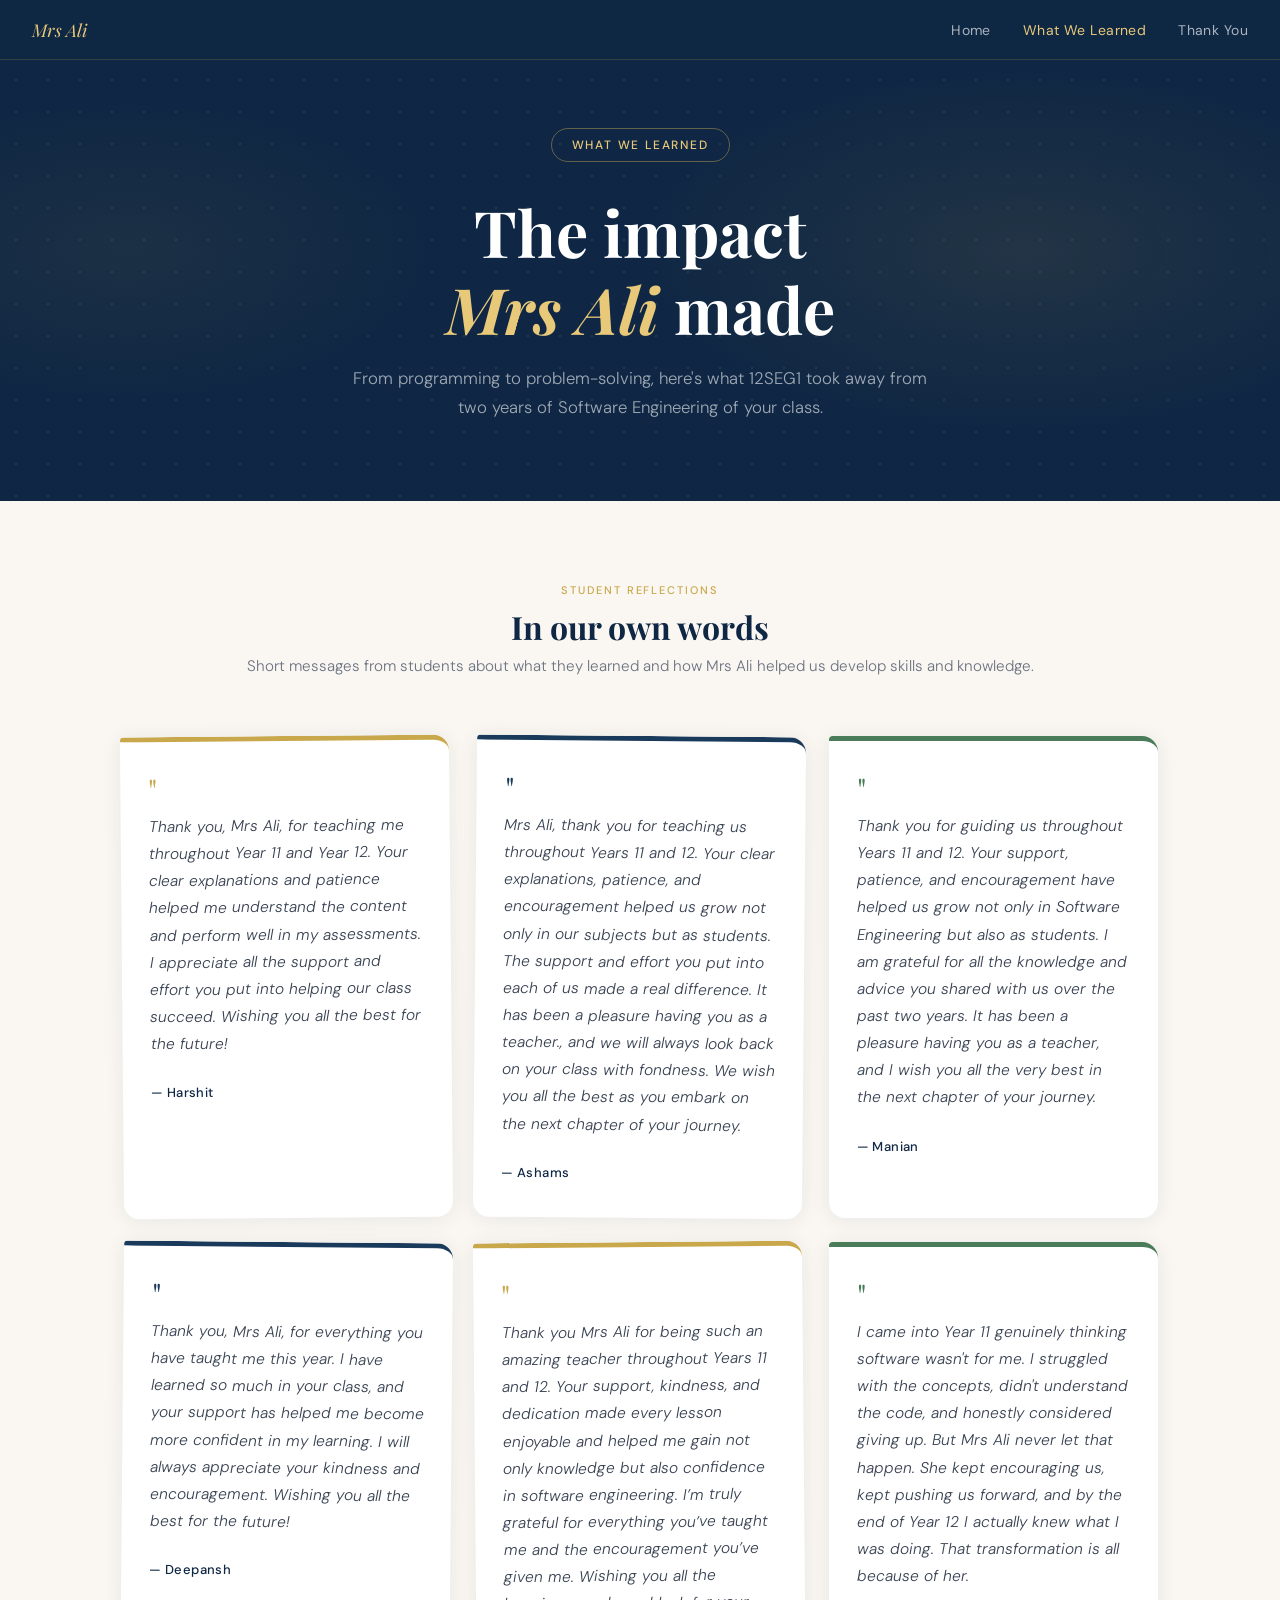
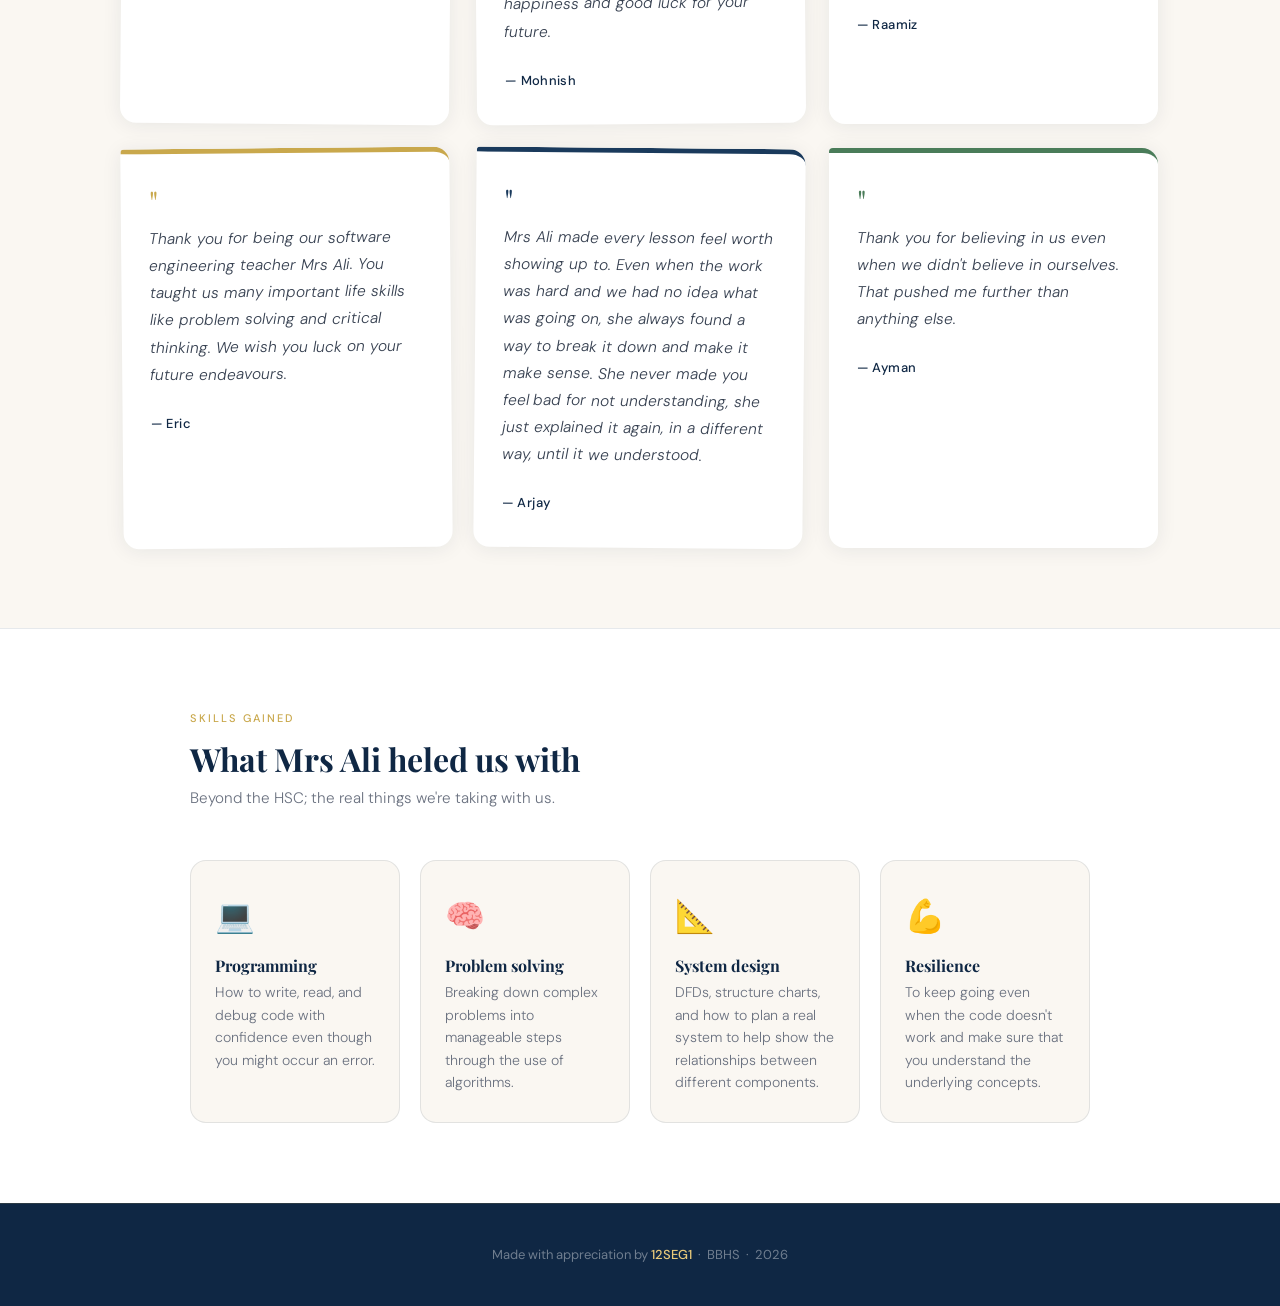
==== learned.html @ d3b063d5 "fist commit" ====
<!DOCTYPE html>
<html lang="en">
<head>
  <meta charset="UTF-8">
  <meta name="viewport" content="width=device-width, initial-scale=1.0">
  <title>What We Learned — Mrs Ali · 12SEG1</title>
  <link rel="stylesheet" href="CSS/style.css">
  <style>
    .learned-hero {
      background: var(--navy);
      padding: 8rem 2rem 5rem;
      text-align: center;
      position: relative;
      overflow: hidden;
    }

    .learned-hero::before {
      content: '';
      position: absolute;
      inset: 0;
      background:
        radial-gradient(ellipse 50% 60% at 80% 50%, rgba(201,168,76,0.10) 0%, transparent 60%),
        radial-gradient(ellipse 40% 50% at 10% 50%, rgba(201,168,76,0.07) 0%, transparent 60%);
      pointer-events: none;
    }

    .learned-hero .hero-dots {
      position: absolute;
      inset: 0;
      background-image: radial-gradient(rgba(201,168,76,0.12) 1px, transparent 1px);
      background-size: 32px 32px;
      pointer-events: none;
    }

    .learned-hero-content { position: relative; z-index: 1; max-width: 600px; margin: 0 auto; }

    .learned-hero h1 {
      font-family: 'Playfair Display', serif;
      font-size: clamp(2.5rem, 6vw, 4rem);
      color: #fff;
      margin-bottom: 1rem;
      opacity: 0;
      animation: fadeUp 0.8s ease 0.3s forwards;
    }

    .learned-hero h1 em { color: var(--gold-light); }

    .learned-hero p {
      color: rgba(255,255,255,0.6);
      font-size: 1.05rem;
      font-weight: 300;
      opacity: 0;
      animation: fadeUp 0.8s ease 0.5s forwards;
    }

    /* STICKY NOTES GRID */
    .notes-section {
      max-width: 1100px;
      margin: 0 auto;
      padding: 5rem 2rem;
    }

    .notes-section .section-label {
      text-align: center;
      margin-bottom: 0.5rem;
    }

    .notes-section h2 {
      font-size: 2rem;
      color: var(--navy);
      text-align: center;
      margin-bottom: 0.5rem;
    }

    .notes-sub {
      text-align: center;
      color: var(--muted);
      font-size: 0.95rem;
      margin-bottom: 3.5rem;
    }

    .notes-grid {
      display: grid;
      grid-template-columns: repeat(auto-fill, minmax(260px, 1fr));
      gap: 1.5rem;
    }

    .note {
      background: var(--white);
      border-radius: 4px 16px 16px 16px;
      padding: 2rem 1.75rem;
      position: relative;
      border-top: 5px solid var(--gold);
      box-shadow: 0 2px 20px rgba(15,39,68,0.08);
      opacity: 0;
      transform: translateY(24px) rotate(-0.5deg);
      transition: opacity 0.6s ease, transform 0.6s ease, box-shadow 0.25s ease;
    }

    .note:nth-child(even) {
      transform: translateY(24px) rotate(0.5deg);
      border-top-color: var(--navy-mid);
    }

    .note:nth-child(3n) {
      border-top-color: #4a7c59;
    }

    .note.visible {
      opacity: 1;
      transform: translateY(0) rotate(-0.5deg);
    }

    .note:nth-child(even).visible {
      transform: translateY(0) rotate(0.5deg);
    }

    .note:nth-child(3n).visible {
      transform: translateY(0) rotate(0deg);
    }

    .note:hover {
      box-shadow: 0 8px 32px rgba(15,39,68,0.14);
      transform: translateY(-4px) rotate(0deg) !important;
    }

    .note-quote {
      font-size: 2rem;
      color: var(--gold);
      font-family: 'Playfair Display', serif;
      line-height: 1;
      margin-bottom: 0.5rem;
    }

    .note:nth-child(even) .note-quote { color: var(--navy-mid); }
    .note:nth-child(3n) .note-quote { color: #4a7c59; }

    .note p {
      font-size: 0.97rem;
      line-height: 1.75;
      color: #374151;
      font-style: italic;
      margin-bottom: 1.25rem;
    }

    .note-author {
      font-size: 13px;
      font-weight: 500;
      color: var(--navy);
      font-style: normal;
      letter-spacing: 0.03em;
    }

    /* CATEGORIES */
    .categories {
      background: var(--white);
      padding: 5rem 2rem;
      border-top: 1px solid var(--border);
    }

    .categories-inner {
      max-width: 900px;
      margin: 0 auto;
    }

    .categories h2 {
      font-size: 2rem;
      color: var(--navy);
      margin-bottom: 0.5rem;
    }

    .categories-sub {
      color: var(--muted);
      font-size: 0.95rem;
      margin-bottom: 3rem;
    }

    .cat-grid {
      display: grid;
      grid-template-columns: repeat(auto-fit, minmax(200px, 1fr));
      gap: 1.25rem;
    }

    .cat-card {
      background: var(--cream);
      border-radius: 16px;
      padding: 1.75rem 1.5rem;
      border: 1px solid var(--border);
      opacity: 0;
      transform: translateY(20px);
      transition: opacity 0.6s ease, transform 0.6s ease;
    }

    .cat-card.visible { opacity: 1; transform: translateY(0); }

    .cat-icon {
      font-size: 2rem;
      margin-bottom: 0.75rem;
    }

    .cat-card h3 {
      font-size: 1rem;
      color: var(--navy);
      margin-bottom: 0.4rem;
      font-family: 'Playfair Display', serif;
    }

    .cat-card p {
      font-size: 0.88rem;
      color: var(--muted);
      line-height: 1.6;
    }
  </style>
</head>
<body>

  <!-- NAVBAR -->
  <nav>
    <a href="index.html" class="nav-logo">Mrs Ali</a>
    <ul class="nav-links">
      <li><a href="index.html">Home</a></li>
      <li><a href="learned.html" class="active">What We Learned</a></li>
      <li><a href="wall.html">Thank You</a></li>
    </ul>
  </nav>

  <!-- HERO -->
  <section class="learned-hero">
    <div class="hero-dots"></div>
    <div class="learned-hero-content">
      <div class="badge" style="opacity:0;animation:fadeUp 0.8s ease 0.1s forwards;">What We Learned</div>
      <h1>The impact<br><em>Mrs Ali</em> made</h1>
      <p>From programming to problem-solving, here's what 12SEG1 took away from two years of Software Engineering of your class.</p>
    </div>
  </section>

  <!-- STICKY NOTES -->
  <section class="notes-section">
    <div class="section-label">Student reflections</div>
    <h2>In our own words</h2>
    <p class="notes-sub">Short messages from students about what they learned and how Mrs Ali helped us develop skills and knowledge.</p>

    <div class="notes-grid">

      <div class="note">
        <div class="note-quote">"</div>
        <p>Thank you, Mrs Ali, for teaching me throughout Year 11 and Year 12. Your clear explanations and patience helped me understand the content and perform well in my assessments. I appreciate all the support and effort you put into helping our class succeed. Wishing you all the best for the future!</p>
        <span class="note-author">— Harshit</span>
      </div>

      <div class="note">
        <div class="note-quote">"</div>
        <p>Mrs Ali, thank you for teaching us throughout Years 11 and 12. Your clear explanations, patience, and encouragement helped us grow not only in our subjects but as students. The support and effort you put into each of us made a real difference. It has been a pleasure having you as a teacher., and we will always look back on your class with fondness. We wish you all the best as you embark on the next chapter of your journey. </p>
        <span class="note-author">— Ashams</span>
      </div>

      <div class="note">
        <div class="note-quote">"</div>
        <p>Thank you for guiding us throughout Years 11 and 12. Your support, patience, and encouragement have helped us grow not only in Software Engineering but also as students. I am grateful for all the knowledge and advice you shared with us over the past two years. It has been a pleasure having you as a teacher, and I wish you all the very best in the next chapter of your journey.</p>
        <span class="note-author">— Manian</span>
      </div>

      <div class="note">
        <div class="note-quote">"</div>
        <p>Thank you, Mrs Ali, for everything you have taught me this year. I have learned so much in your class, and your support has helped me become more confident in my learning. I will always appreciate your kindness and encouragement. Wishing you all the best for the future!</p>
        <span class="note-author">— Deepansh</span>
      </div>

      <div class="note">
        <div class="note-quote">"</div>
        <p>Thank you Mrs Ali for being such an amazing teacher throughout Years 11 and 12. Your support, kindness, and dedication made every lesson enjoyable and helped me gain not only knowledge but also confidence in software engineering. I’m truly grateful for everything you’ve taught me and the encouragement you’ve given me. Wishing you all the happiness and good luck for your future.</p>
        <span class="note-author">— Mohnish</span>
      </div>

      <div class="note">
        <div class="note-quote">"</div>
        <p>I came into Year 11 genuinely thinking software wasn't for me. I struggled with the concepts, didn't understand the code, and honestly considered giving up. But Mrs Ali never let that happen. She kept encouraging us, kept pushing us forward, and by the end of Year 12 I actually knew what I was doing. That transformation is all because of her.</p>
        <span class="note-author">— Raamiz</span>
      </div>

      <div class="note">
        <div class="note-quote">"</div>
        <p>Thank you for being our software engineering teacher Mrs Ali. You taught us many important life skills like problem solving and critical thinking. We wish you luck on your future endeavours.</p>
        <span class="note-author">— Eric</span>
      </div>

      <div class="note">
        <div class="note-quote">"</div>
        <p>Mrs Ali made every lesson feel worth showing up to. Even when the work was hard and we had no idea what was going on, she always found a way to break it down and make it make sense. She never made you feel bad for not understanding, she just explained it again, in a different way, until it we understood.</p>
        <span class="note-author">— Arjay</span>
      </div>

      <div class="note">
        <div class="note-quote">"</div>
        <p>Thank you for believing in us even when we didn't believe in ourselves. That pushed me further than anything else.</p>
        <span class="note-author">— Ayman</span>
      </div>

    </div>
  </section>

  <!-- CATEGORIES -->
  <section class="categories">
    <div class="categories-inner">
      <div class="section-label">Skills gained</div>
      <h2>What Mrs Ali heled us with</h2>
      <p class="categories-sub">Beyond the HSC; the real things we're taking with us.</p>
      <div class="cat-grid">

        <div class="cat-card" id="cc1">
          <div class="cat-icon">💻</div>
          <h3>Programming</h3>
          <p>How to write, read, and debug code with confidence even though you might occur an error.</p>
        </div>

        <div class="cat-card" id="cc2">
          <div class="cat-icon">🧠</div>
          <h3>Problem solving</h3>
          <p>Breaking down complex problems into manageable steps through the use of algorithms.</p>
        </div>

        <div class="cat-card" id="cc3">
          <div class="cat-icon">📐</div>
          <h3>System design</h3>
          <p>DFDs, structure charts, and how to plan a real system to help show the relationships between different components.</p>
        </div>

        <div class="cat-card" id="cc4">
          <div class="cat-icon">💪</div>
          <h3>Resilience</h3>
          <p>To keep going even when the code doesn't work and make sure that you understand the underlying concepts.</p>
        </div>

      </div>
    </div>
  </section>

  <!-- FOOTER -->
  <footer>
    Made with appreciation by <span>12SEG1</span> &nbsp;·&nbsp; BBHS &nbsp;·&nbsp; 2026
  </footer>

  <script>
    const observer = new IntersectionObserver(els => {
      els.forEach(el => { if (el.isIntersecting) { el.target.classList.add('visible'); observer.unobserve(el.target); } });
    }, { threshold: 0.1 });

    document.querySelectorAll('.note, .cat-card').forEach(el => observer.observe(el));
  </script>

</body>
</html>
---- CSS/style.css ----
/* ================================
   THANK YOU MRS ALI — 12SEG1
   Global Styles
================================ */

@import url('https://fonts.googleapis.com/css2?family=Playfair+Display:ital,wght@0,400;0,700;1,400&family=DM+Sans:wght@300;400;500&display=swap');

*, *::before, *::after {
  box-sizing: border-box;
  margin: 0;
  padding: 0;
}

:root {
  --navy:       #0f2744;
  --navy-mid:   #1a3a5c;
  --navy-light: #2a527a;
  --gold:       #c9a84c;
  --gold-light: #e8c97a;
  --cream:      #faf7f2;
  --white:      #ffffff;
  --text:       #1a1a2e;
  --muted:      #6b7280;
  --border:     rgba(15, 39, 68, 0.10);
  --shadow:     0 4px 60px rgba(15, 39, 68, 0.10), 0 1px 4px rgba(15, 39, 68, 0.06);
}

html {
  scroll-behavior: smooth;
}

body {
  font-family: 'DM Sans', sans-serif;
  background: var(--cream);
  color: var(--text);
  min-height: 100vh;
  overflow-x: hidden;
  font-size: 16px;
  line-height: 1.7;
}

/* ================================
   TYPOGRAPHY
================================ */

h1, h2, h3 {
  font-family: 'Playfair Display', serif;
  line-height: 1.2;
}

p { font-weight: 300; }

em { font-style: italic; }

strong {
  font-weight: 500;
  color: var(--navy-mid);
}

/* ================================
   NAVBAR
================================ */

nav {
  position: fixed;
  top: 0; left: 0; right: 0;
  z-index: 100;
  background: rgba(15, 39, 68, 0.95);
  backdrop-filter: blur(10px);
  padding: 0 2rem;
  display: flex;
  align-items: center;
  justify-content: space-between;
  height: 60px;
  border-bottom: 1px solid rgba(201, 168, 76, 0.2);
}

.nav-logo {
  font-family: 'Playfair Display', serif;
  color: var(--gold-light);
  font-size: 1.1rem;
  font-style: italic;
  text-decoration: none;
}

.nav-links {
  display: flex;
  gap: 2rem;
  list-style: none;
}

.nav-links a {
  color: rgba(255,255,255,0.65);
  text-decoration: none;
  font-size: 14px;
  font-weight: 400;
  letter-spacing: 0.03em;
  transition: color 0.2s ease;
}

.nav-links a:hover,
.nav-links a.active {
  color: var(--gold-light);
}

/* ================================
   HERO
================================ */

.hero {
  background: var(--navy);
  min-height: 100vh;
  display: flex;
  flex-direction: column;
  align-items: center;
  justify-content: center;
  text-align: center;
  padding: 6rem 2rem 4rem;
  position: relative;
  overflow: hidden;
}

.hero::before {
  content: '';
  position: absolute;
  inset: 0;
  background:
    radial-gradient(ellipse 60% 50% at 20% 80%, rgba(201,168,76,0.12) 0%, transparent 60%),
    radial-gradient(ellipse 50% 40% at 80% 20%, rgba(201,168,76,0.08) 0%, transparent 60%);
  pointer-events: none;
}

.hero-dots {
  position: absolute;
  inset: 0;
  background-image: radial-gradient(rgba(201,168,76,0.12) 1px, transparent 1px);
  background-size: 32px 32px;
  pointer-events: none;
}

.hero-content {
  position: relative;
  z-index: 1;
  max-width: 720px;
}

.badge {
  display: inline-block;
  border: 1px solid rgba(201,168,76,0.45);
  color: var(--gold-light);
  font-size: 12px;
  letter-spacing: 0.15em;
  text-transform: uppercase;
  padding: 6px 20px;
  border-radius: 100px;
  margin-bottom: 2rem;
  font-weight: 500;
  opacity: 0;
  animation: fadeUp 0.8s ease 0.2s forwards;
}

.hero h1 {
  font-size: clamp(3rem, 8vw, 5.5rem);
  color: #fff;
  margin-bottom: 1rem;
  opacity: 0;
  animation: fadeUp 0.8s ease 0.4s forwards;
}

.hero h1 em { color: var(--gold-light); }

.hero-sub {
  font-size: 1.15rem;
  color: rgba(255,255,255,0.6);
  font-weight: 300;
  margin-bottom: 1rem;
  opacity: 0;
  animation: fadeUp 0.8s ease 0.6s forwards;
}

.hero-tagline {
  font-size: 0.95rem;
  color: rgba(255,255,255,0.4);
  font-style: italic;
  font-family: 'Playfair Display', serif;
  margin-bottom: 3rem;
  opacity: 0;
  animation: fadeUp 0.8s ease 0.7s forwards;
}

.stars-row {
  display: flex;
  gap: 8px;
  justify-content: center;
  margin-bottom: 3rem;
  opacity: 0;
  animation: fadeUp 0.8s ease 0.8s forwards;
}

.star {
  width: 22px;
  height: 22px;
  fill: var(--gold);
}

.hero-nav-btns {
  display: flex;
  gap: 1rem;
  justify-content: center;
  flex-wrap: wrap;
  opacity: 0;
  animation: fadeUp 0.8s ease 1s forwards;
}

.btn {
  display: inline-block;
  padding: 12px 28px;
  border-radius: 100px;
  font-size: 14px;
  font-weight: 500;
  text-decoration: none;
  letter-spacing: 0.03em;
  transition: all 0.2s ease;
  cursor: pointer;
  border: none;
}

.btn-primary {
  background: var(--gold);
  color: var(--navy);
}

.btn-primary:hover {
  background: var(--gold-light);
  transform: translateY(-2px);
}

.btn-outline {
  background: transparent;
  color: rgba(255,255,255,0.75);
  border: 1px solid rgba(255,255,255,0.25);
}

.btn-outline:hover {
  border-color: var(--gold-light);
  color: var(--gold-light);
  transform: translateY(-2px);
}

.scroll-hint {
  position: absolute;
  bottom: 2.5rem;
  left: 50%;
  transform: translateX(-50%);
  display: flex;
  flex-direction: column;
  align-items: center;
  gap: 8px;
  color: rgba(255,255,255,0.3);
  font-size: 11px;
  letter-spacing: 0.12em;
  text-transform: uppercase;
  opacity: 0;
  animation: fadeUp 0.8s ease 1.2s forwards;
}

.scroll-line {
  width: 1px;
  height: 40px;
  background: linear-gradient(to bottom, rgba(255,255,255,0.3), transparent);
  animation: scrollPulse 2s ease infinite;
}

/* ================================
   PHOTO SECTION
================================ */

.photo-section {
  max-width: 800px;
  margin: 0 auto;
  padding: 5rem 2rem;
  text-align: center;
}

.photo-placeholder {
  width: 100%;
  max-width: 600px;
  height: 360px;
  border-radius: 20px;
  background: var(--navy);
  display: flex;
  flex-direction: column;
  align-items: center;
  justify-content: center;
  gap: 1rem;
  margin: 0 auto 2rem;
  border: 2px dashed rgba(201,168,76,0.3);
  opacity: 0;
  transform: translateY(30px);
  transition: opacity 0.7s ease, transform 0.7s ease;
}

.photo-placeholder.visible {
  opacity: 1;
  transform: translateY(0);
}

.photo-placeholder svg {
  width: 48px;
  height: 48px;
  stroke: rgba(201,168,76,0.5);
  fill: none;
  stroke-width: 1.5;
}

.photo-placeholder p {
  color: rgba(255,255,255,0.4);
  font-size: 14px;
  font-style: italic;
}

.photo-caption {
  font-family: 'Playfair Display', serif;
  font-style: italic;
  color: var(--muted);
  font-size: 1rem;
}

/* ================================
   MESSAGE SECTION
================================ */

.message-section {
  background: var(--white);
  padding: 5rem 2rem;
}

.message-inner {
  max-width: 680px;
  margin: 0 auto;
  opacity: 0;
  transform: translateY(30px);
  transition: opacity 0.7s ease, transform 0.7s ease;
}

.message-inner.visible {
  opacity: 1;
  transform: translateY(0);
}

.section-label {
  font-size: 11px;
  letter-spacing: 0.18em;
  text-transform: uppercase;
  color: var(--gold);
  font-weight: 500;
  margin-bottom: 0.75rem;
}

.message-inner h2 {
  font-size: clamp(1.8rem, 4vw, 2.8rem);
  color: var(--navy);
  margin-bottom: 2rem;
}

.message-inner h2 em { color: var(--navy-light); }

.letter {
  background: var(--cream);
  border-radius: 16px;
  padding: 2.5rem 3rem;
  border-left: 4px solid var(--gold);
}

.letter .salutation {
  font-family: 'Playfair Display', serif;
  font-size: 1.2rem;
  color: var(--navy);
  font-style: italic;
  margin-bottom: 1.25rem;
}

.letter p {
  font-size: 1rem;
  line-height: 1.9;
  color: #374151;
  margin-bottom: 1.1rem;
}

.letter p:last-child { margin-bottom: 0; }

.letter .closing {
  font-family: 'Playfair Display', serif;
  font-style: italic;
  color: var(--navy);
  margin-top: 1.5rem;
  font-size: 1.1rem;
}

/* ================================
   QUICK LINKS SECTION
================================ */

.links-section {
  padding: 5rem 2rem;
  max-width: 900px;
  margin: 0 auto;
}

.links-section h2 {
  font-size: 2rem;
  color: var(--navy);
  margin-bottom: 0.5rem;
  text-align: center;
}

.links-sub {
  text-align: center;
  color: var(--muted);
  font-size: 0.95rem;
  margin-bottom: 3rem;
}

.links-grid {
  display: grid;
  grid-template-columns: repeat(auto-fit, minmax(240px, 1fr));
  gap: 1.25rem;
}

.link-card {
  background: var(--white);
  border-radius: 16px;
  padding: 2rem;
  text-decoration: none;
  border: 1px solid var(--border);
  transition: all 0.25s ease;
  display: flex;
  flex-direction: column;
  gap: 0.75rem;
  opacity: 0;
  transform: translateY(20px);
  transition: opacity 0.6s ease, transform 0.6s ease, box-shadow 0.25s ease, border-color 0.25s ease;
}

.link-card.visible {
  opacity: 1;
  transform: translateY(0);
}

.link-card:hover {
  box-shadow: var(--shadow);
  border-color: rgba(201,168,76,0.4);
}

.link-card-icon {
  width: 44px;
  height: 44px;
  background: var(--navy);
  border-radius: 12px;
  display: flex;
  align-items: center;
  justify-content: center;
}

.link-card-icon svg {
  width: 22px;
  height: 22px;
  stroke: var(--gold-light);
  fill: none;
  stroke-width: 1.5;
}

.link-card h3 {
  font-size: 1.1rem;
  color: var(--navy);
  font-family: 'Playfair Display', serif;
}

.link-card p {
  font-size: 0.9rem;
  color: var(--muted);
  line-height: 1.6;
}

.link-card .arrow {
  margin-top: auto;
  font-size: 13px;
  color: var(--gold);
  font-weight: 500;
  letter-spacing: 0.03em;
}

/* ================================
   FOOTER
================================ */

footer {
  background: var(--navy);
  text-align: center;
  padding: 2.5rem 2rem;
  font-size: 13px;
  color: rgba(255,255,255,0.4);
  border-top: 1px solid rgba(201,168,76,0.15);
}

footer span {
  color: var(--gold-light);
  font-weight: 500;
}

/* ================================
   ANIMATIONS
================================ */

@keyframes fadeUp {
  from { opacity: 0; transform: translateY(24px); }
  to   { opacity: 1; transform: translateY(0); }
}

@keyframes scrollPulse {
  0%, 100% { opacity: 0.3; }
  50%       { opacity: 0.7; }
}

/* ================================
   RESPONSIVE
================================ */

@media (max-width: 640px) {
  .nav-links { display: none; }
  .letter { padding: 1.75rem 1.5rem; }
  .hero-nav-btns { flex-direction: column; align-items: center; }
}
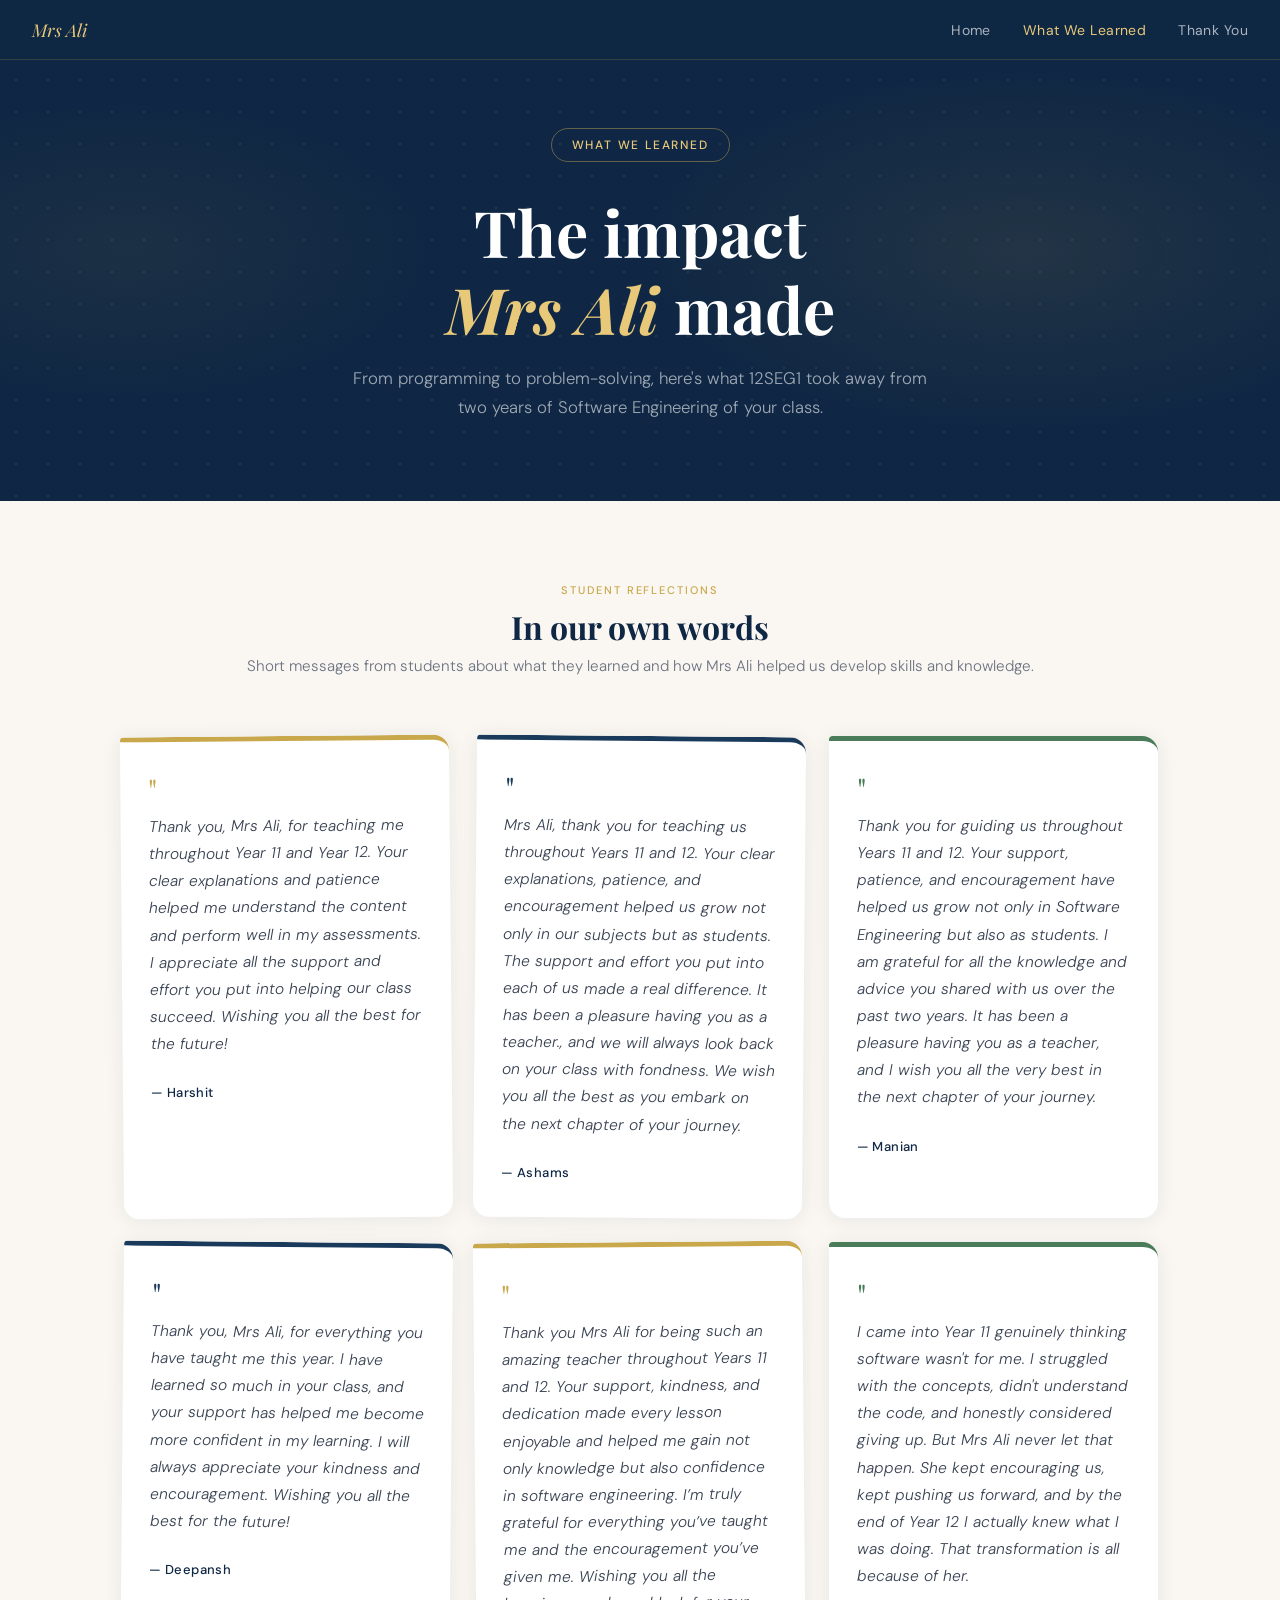
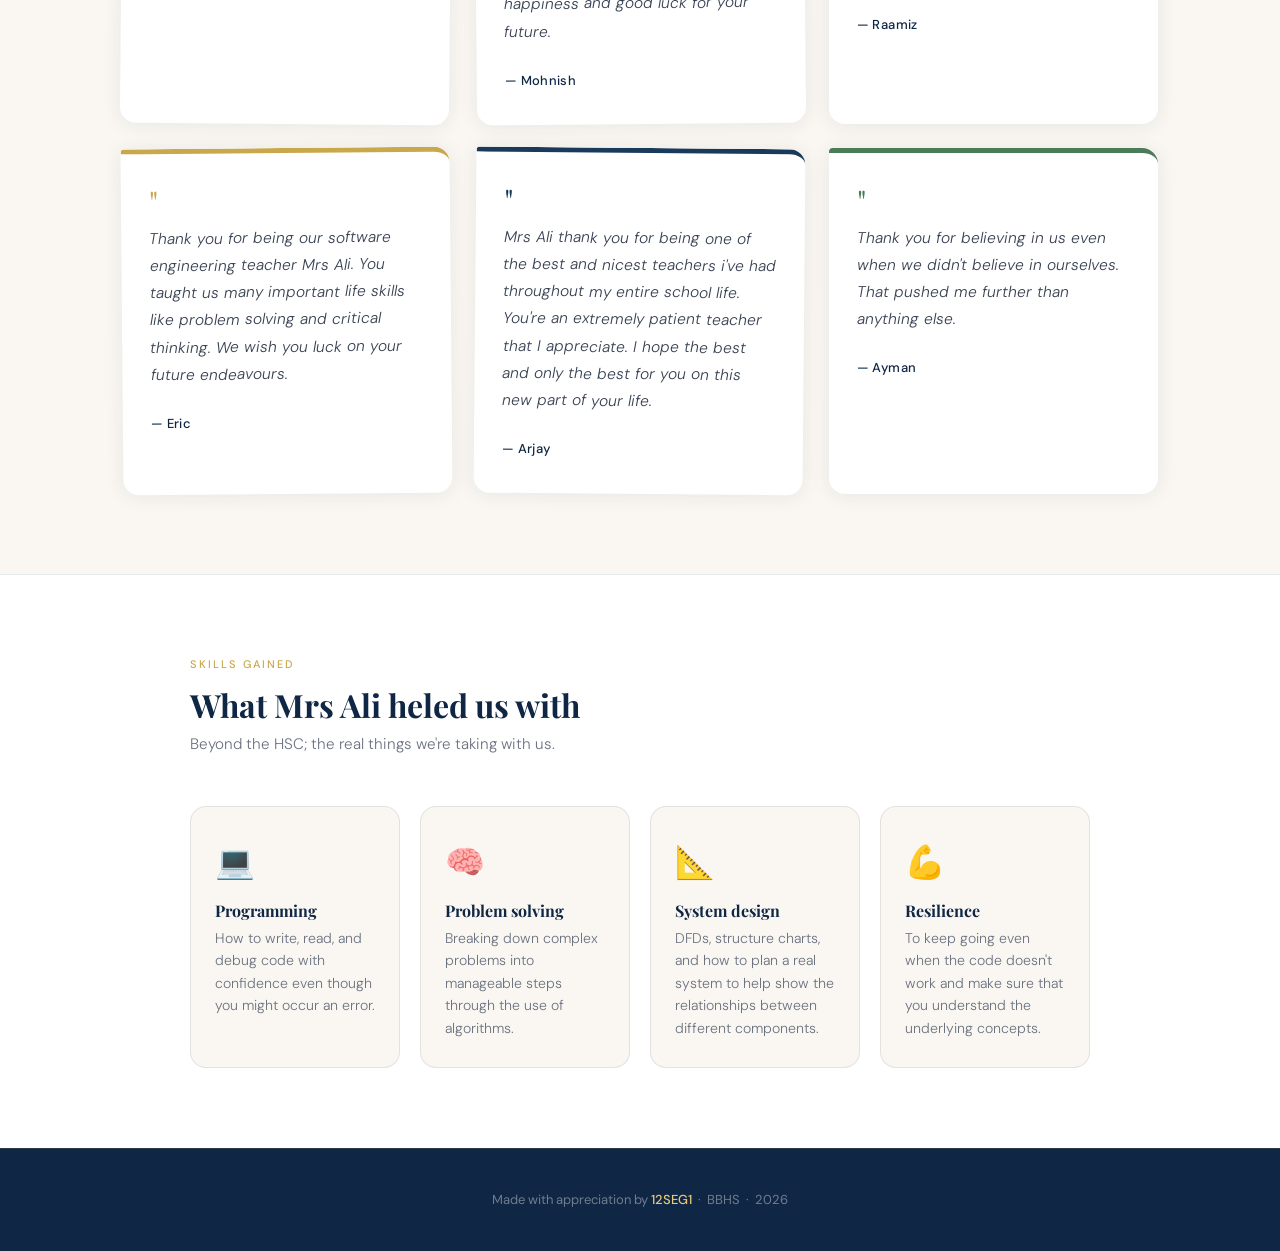
==== commit 4e2641e4: "changes1" ====
--- a/learned.html
+++ b/learned.html
@@ -286,7 +286,7 @@
 
       <div class="note">
         <div class="note-quote">"</div>
-        <p>Mrs Ali made every lesson feel worth showing up to. Even when the work was hard and we had no idea what was going on, she always found a way to break it down and make it make sense. She never made you feel bad for not understanding, she just explained it again, in a different way, until it we understood.</p>
+        <p>Mrs Ali thank you for being one of the best and nicest teachers i've had throughout my entire school life. You're an extremely patient teacher that I appreciate. I hope the best and only the best for you on this new part of your life.</p>
         <span class="note-author">— Arjay</span>
       </div>
 
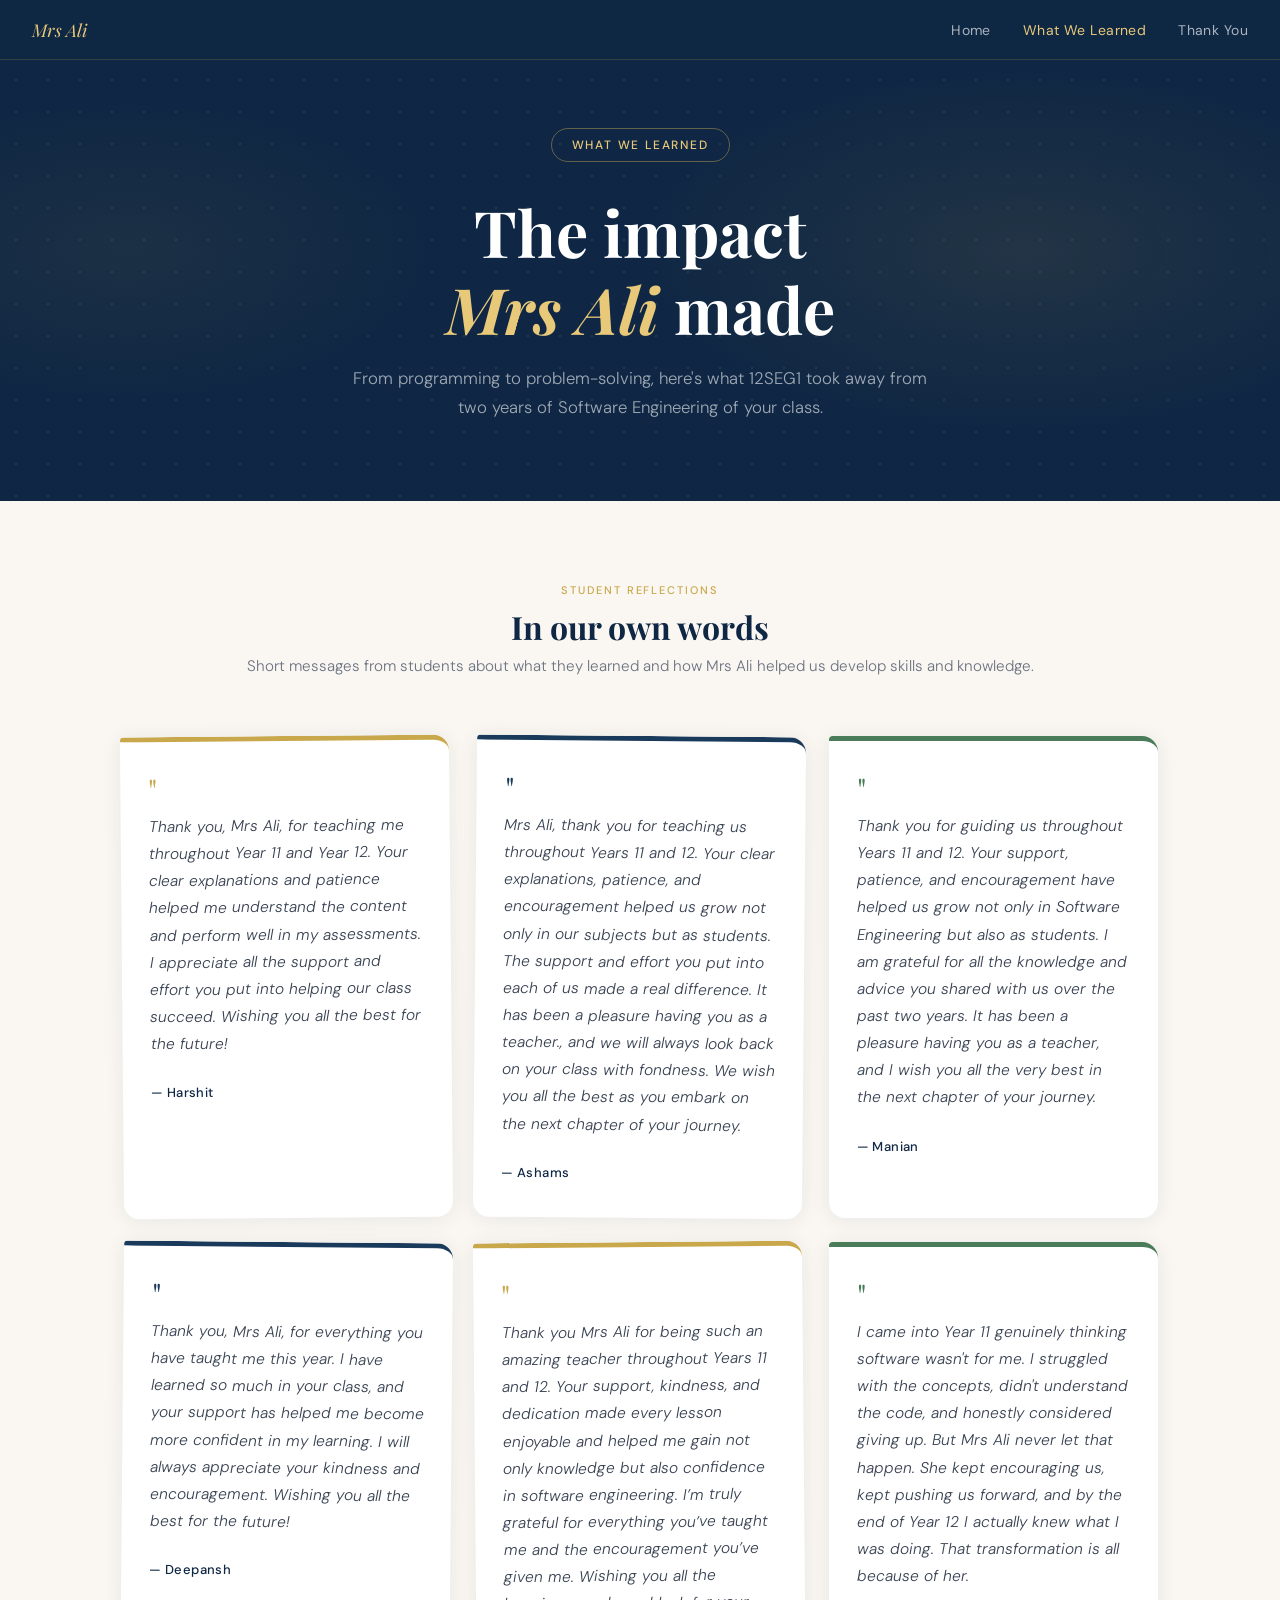
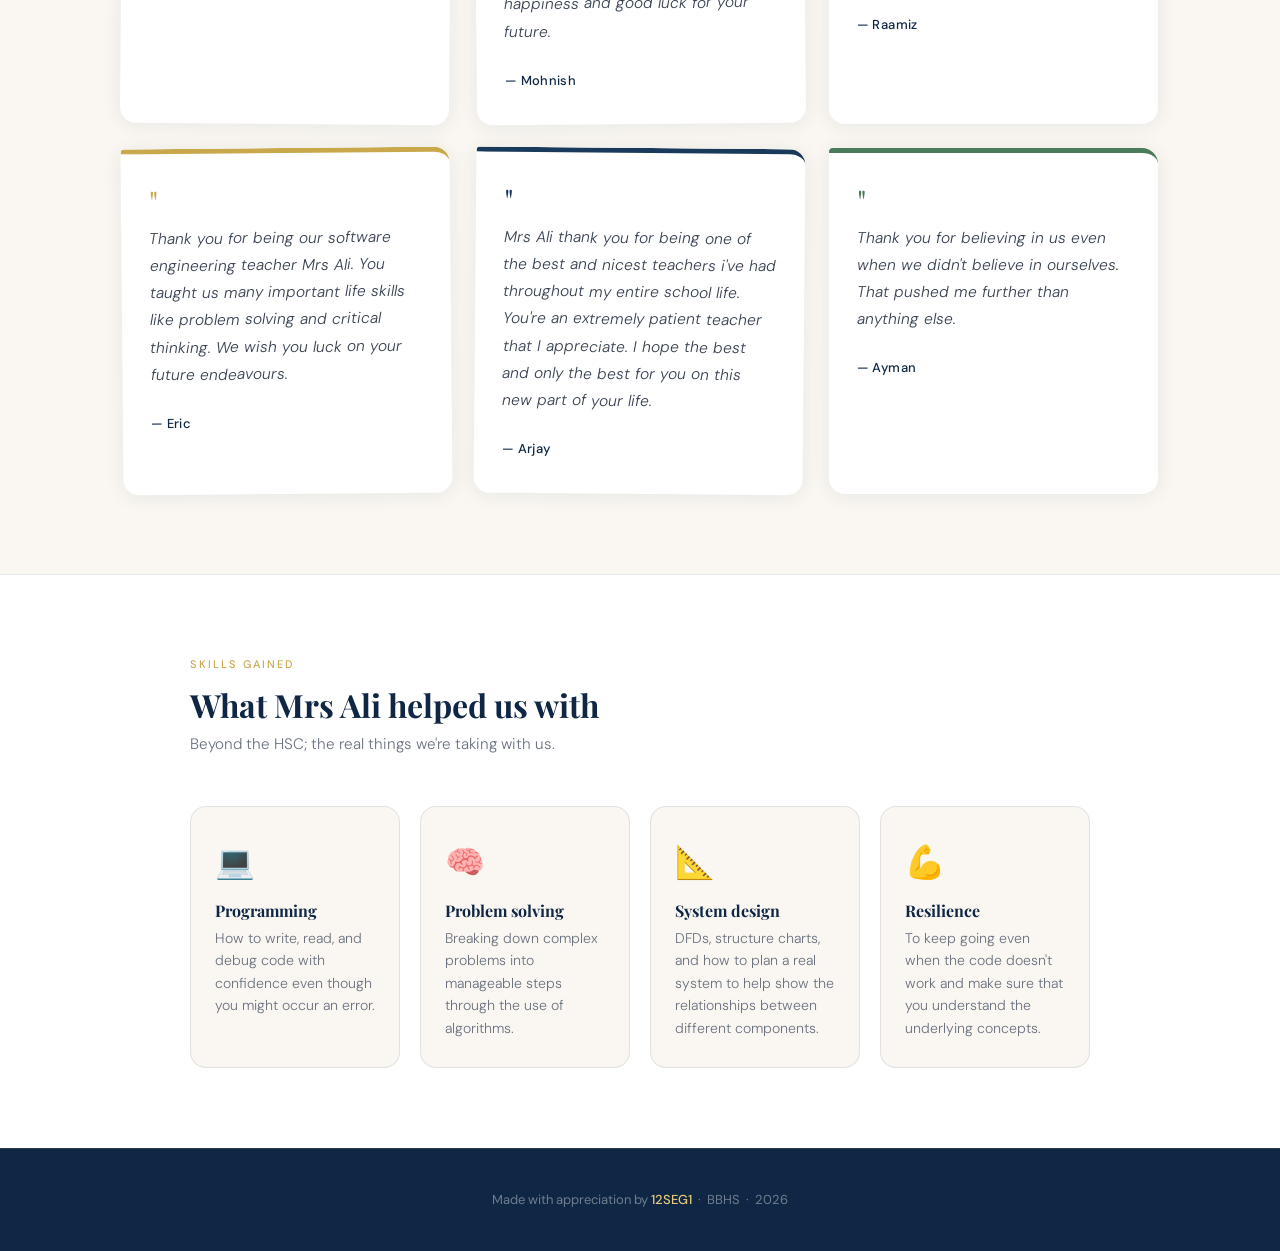
==== commit 33789797: "changes" ====
--- a/learned.html
+++ b/learned.html
@@ -303,7 +303,7 @@
   <section class="categories">
     <div class="categories-inner">
       <div class="section-label">Skills gained</div>
-      <h2>What Mrs Ali heled us with</h2>
+      <h2>What Mrs Ali helped us with</h2>
       <p class="categories-sub">Beyond the HSC; the real things we're taking with us.</p>
       <div class="cat-grid">
 
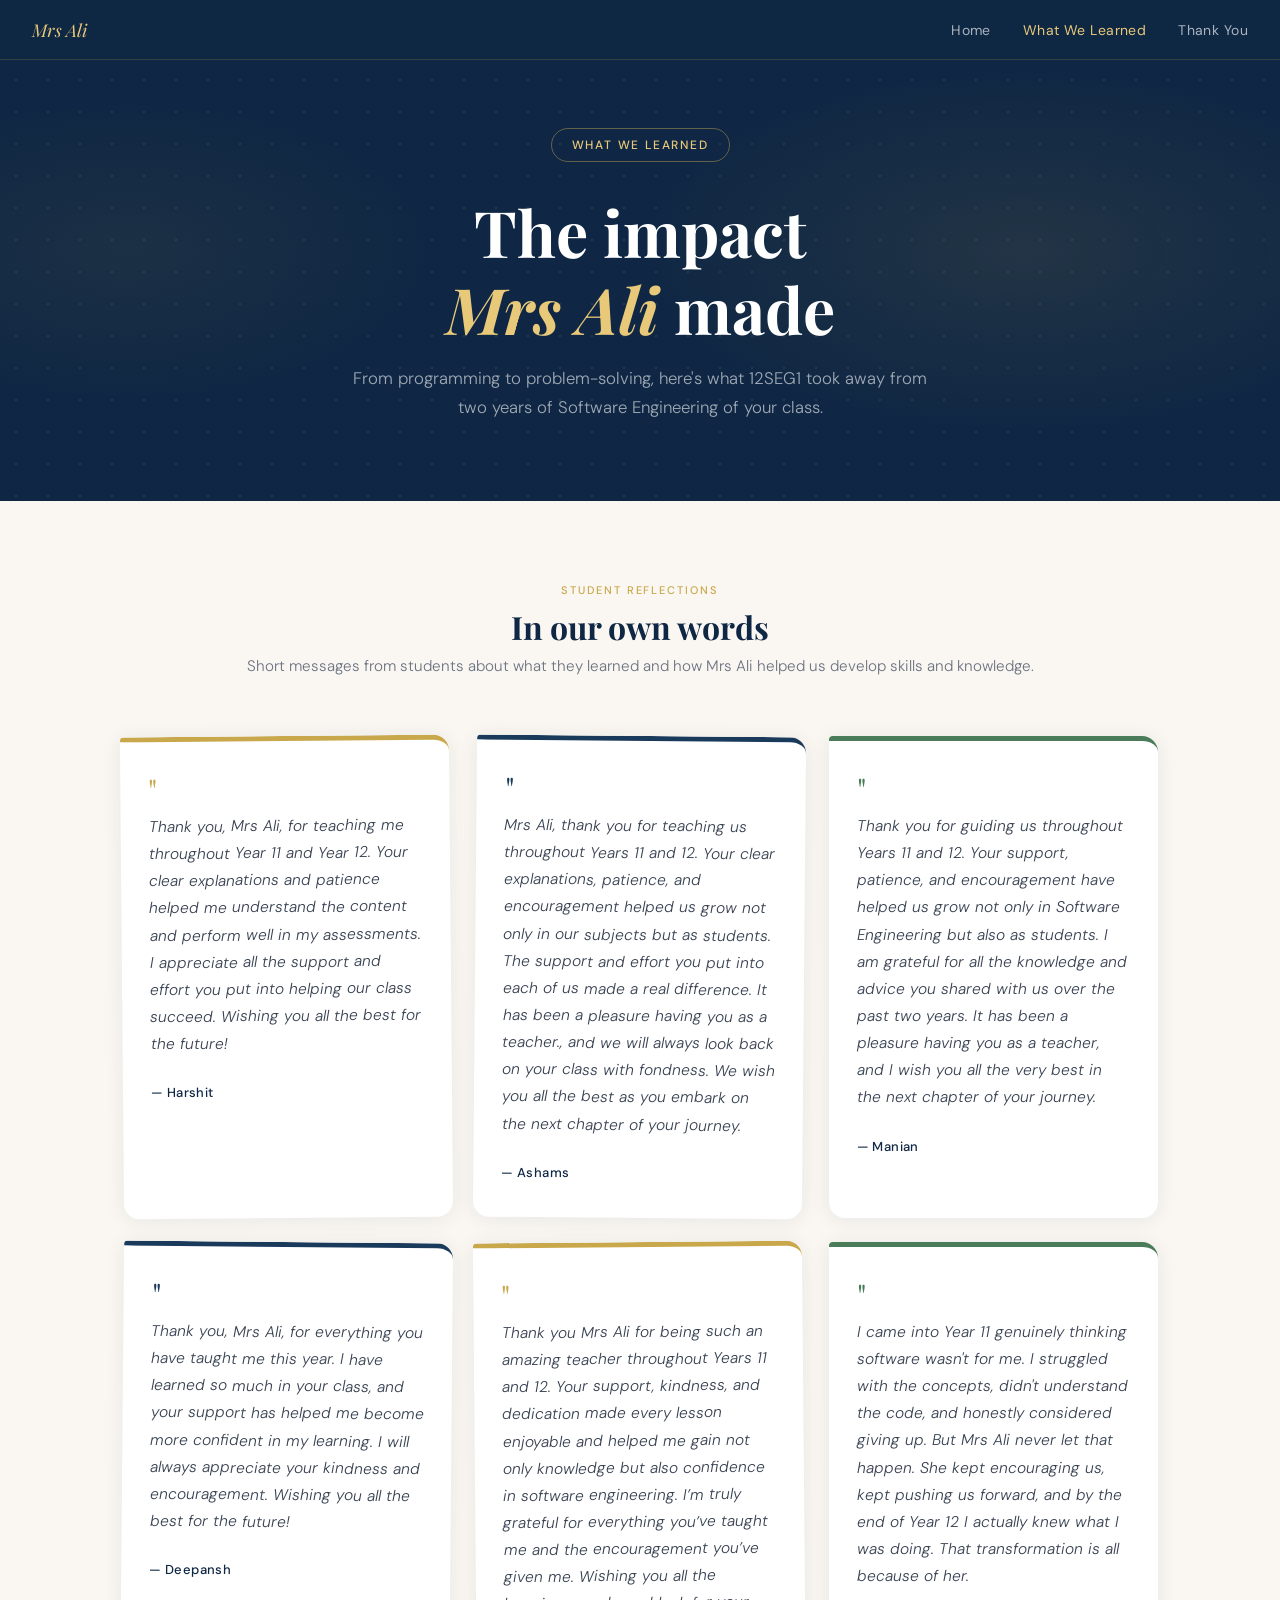
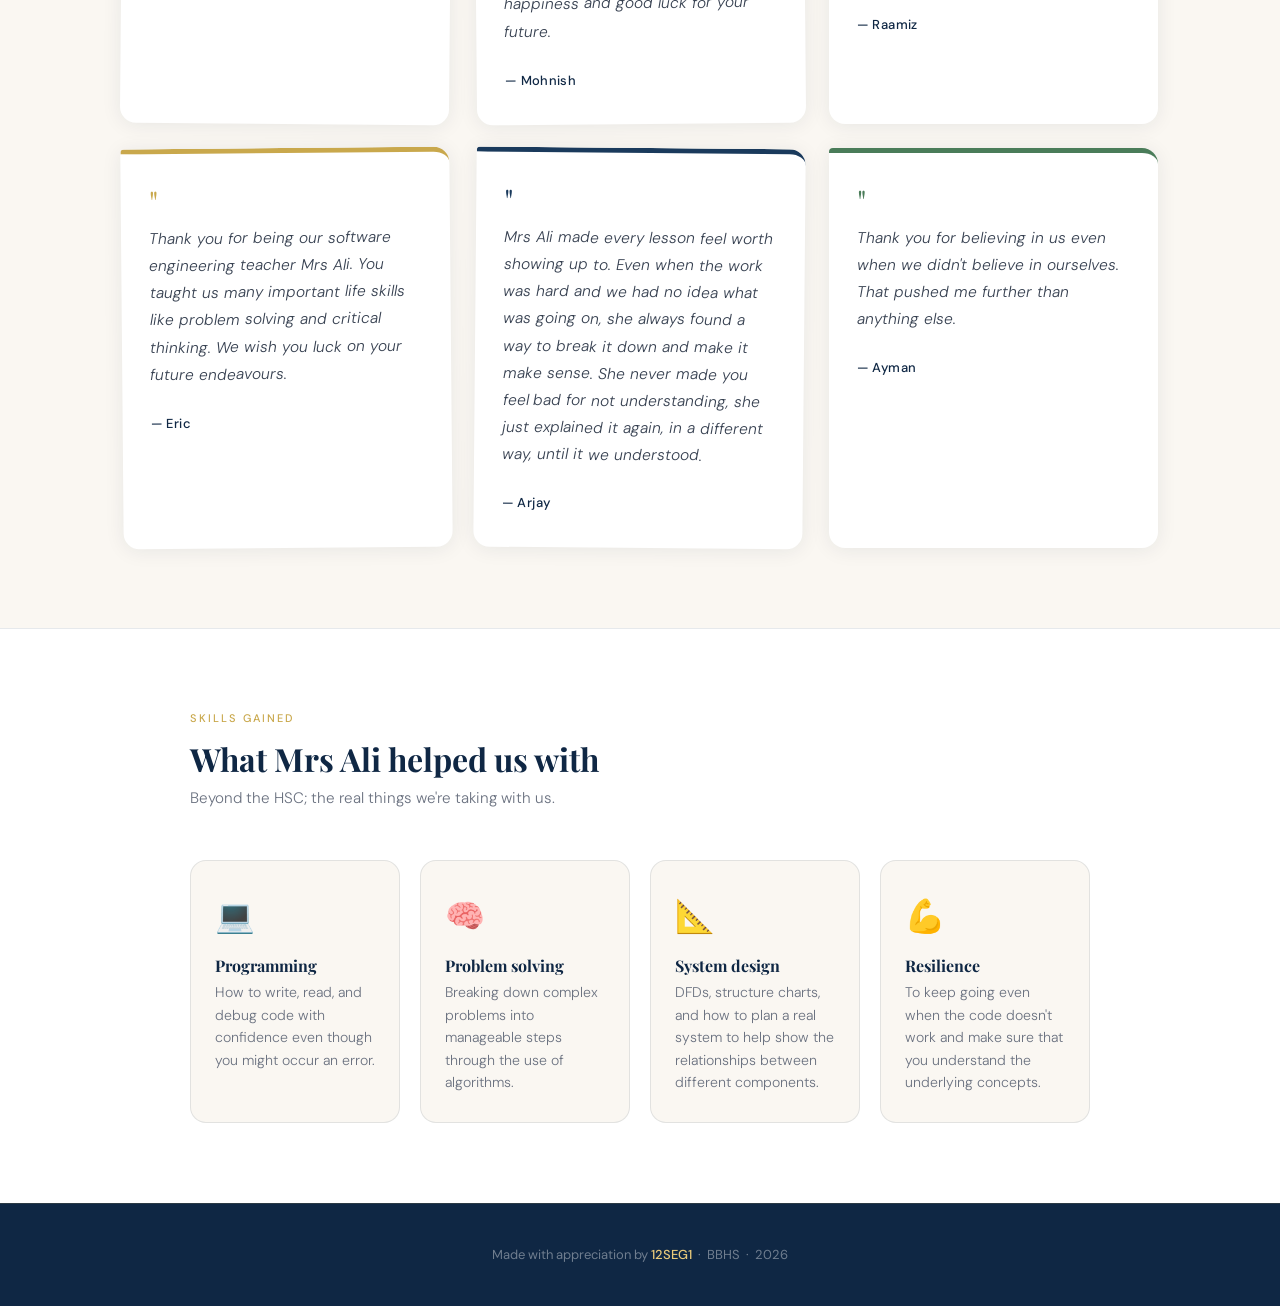
==== commit 932ea177: "changes made in arjay section" ====
--- a/learned.html
+++ b/learned.html
@@ -286,7 +286,7 @@
 
       <div class="note">
         <div class="note-quote">"</div>
-        <p>Mrs Ali thank you for being one of the best and nicest teachers i've had throughout my entire school life. You're an extremely patient teacher that I appreciate. I hope the best and only the best for you on this new part of your life.</p>
+        <p>Mrs Ali made every lesson feel worth showing up to. Even when the work was hard and we had no idea what was going on, she always found a way to break it down and make it make sense. She never made you feel bad for not understanding, she just explained it again, in a different way, until it we understood.</p>
         <span class="note-author">— Arjay</span>
       </div>
 
